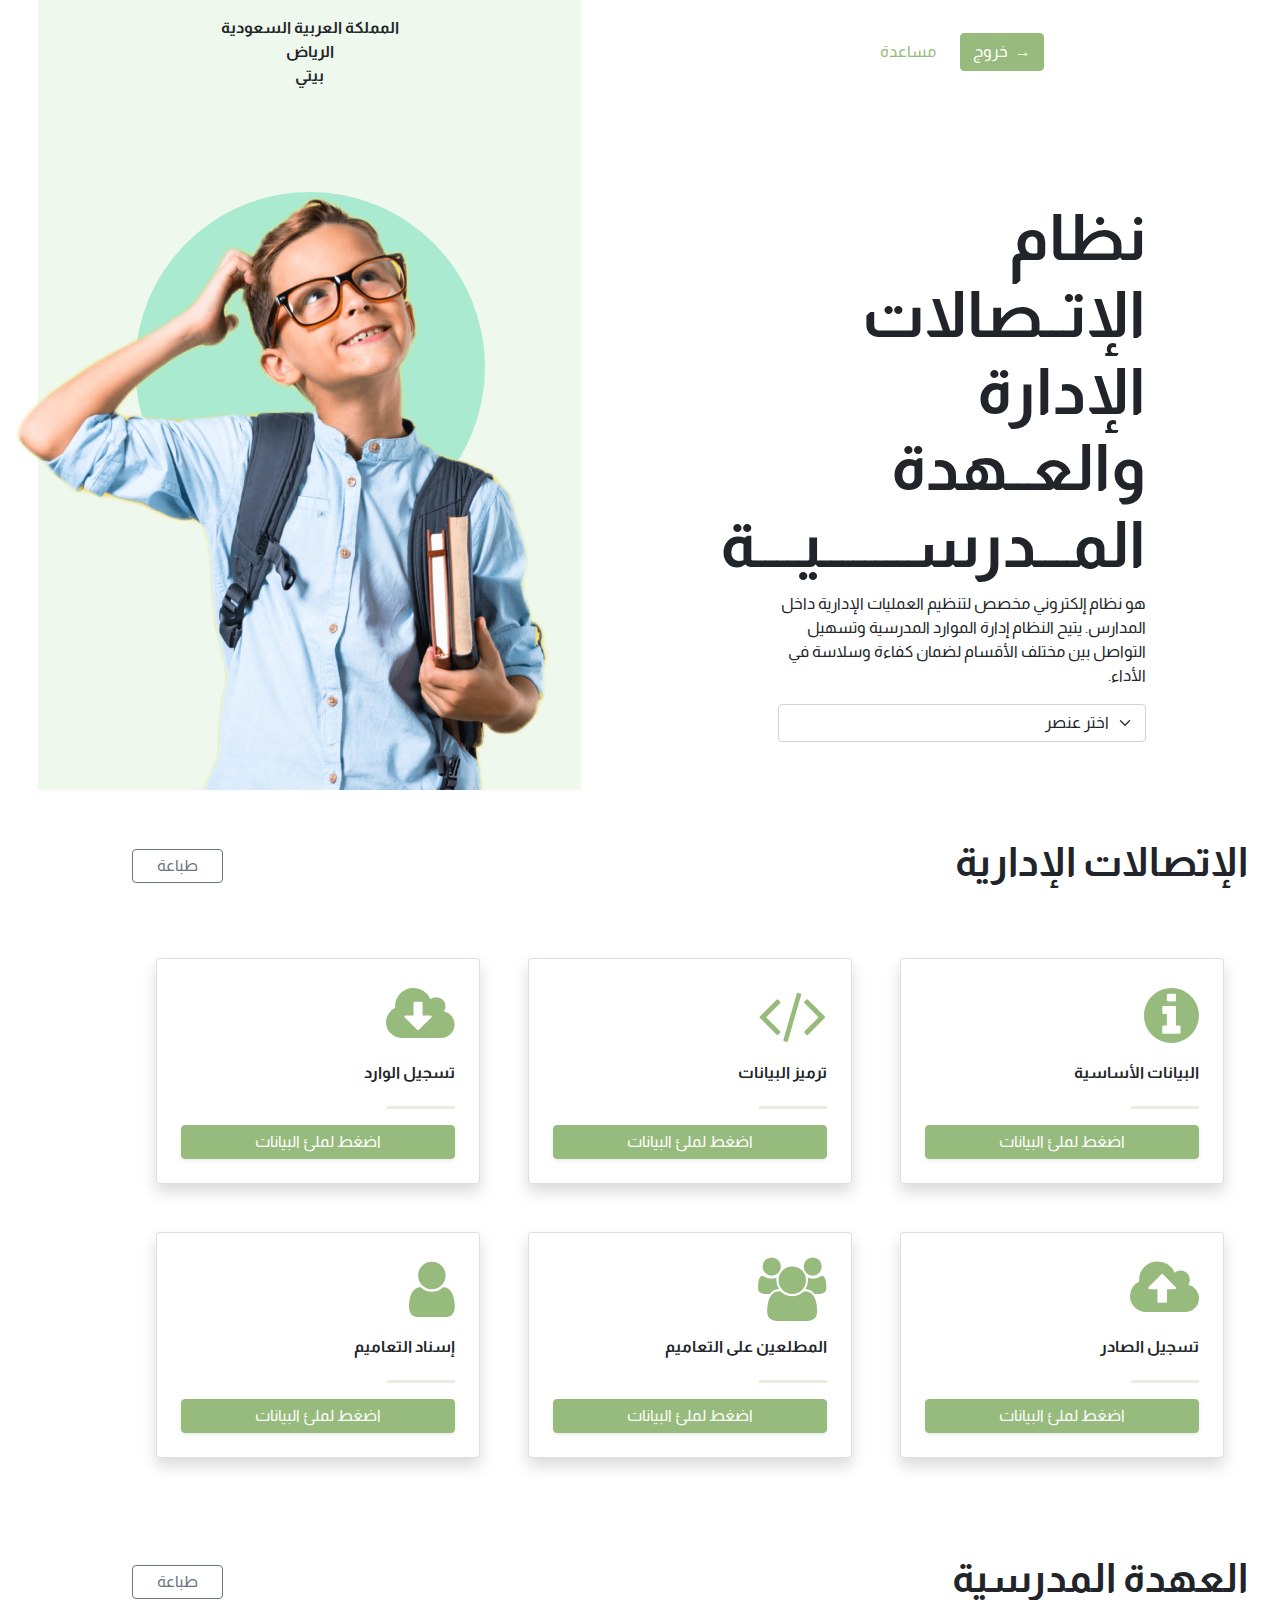
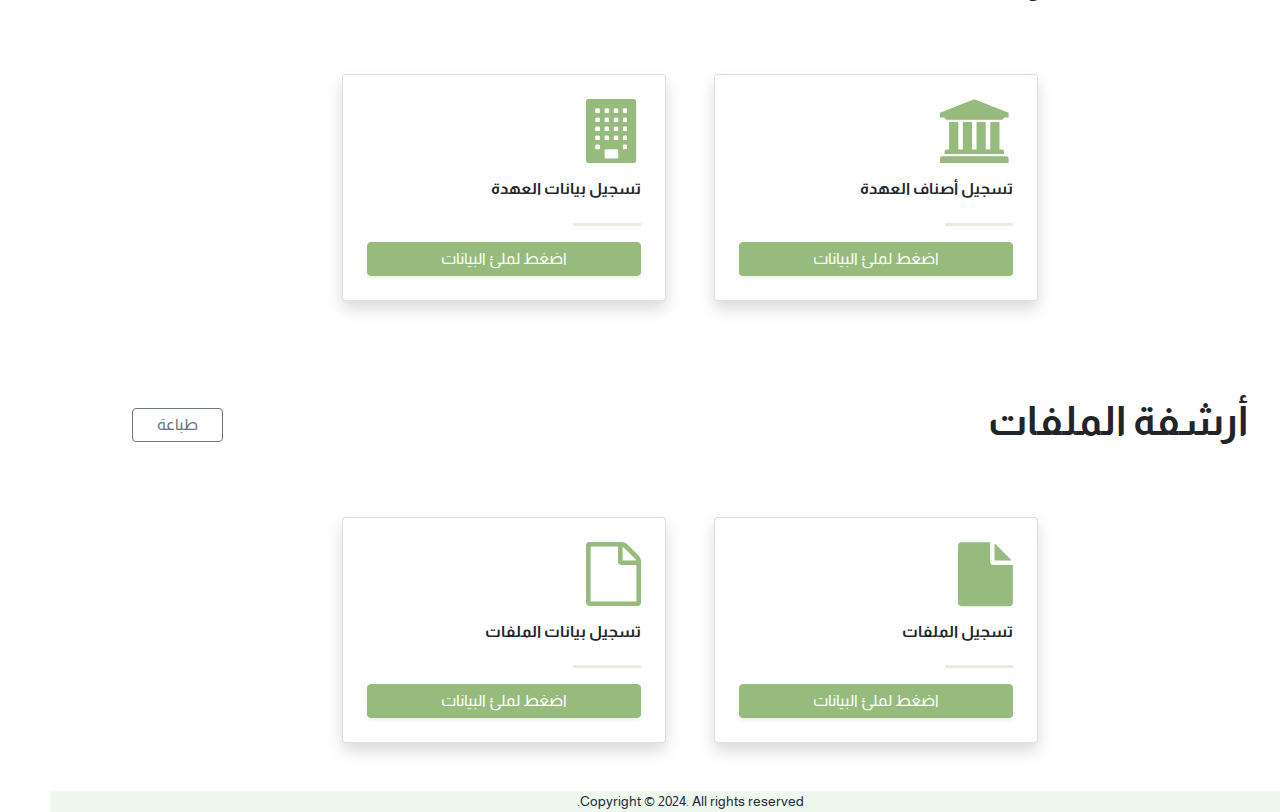
==== index.html @ 007d0a4d "main page" ====
<!DOCTYPE html>
<html lang="ar" dir="rtl">
  <head>
    <meta charset="UTF-8" />
    <meta name="viewport" content="width=device-width, initial-scale=1.0" />
    <link rel="preconnect" href="https://fonts.googleapis.com" />
    <link rel="preconnect" href="https://fonts.gstatic.com" crossorigin />
    <link
      href="https://fonts.googleapis.com/css2?family=Almarai:wght@300;400;700;800&display=swap"
      rel="stylesheet"
    />
    <link
      rel="stylesheet"
      href="https://cdnjs.cloudflare.com/ajax/libs/font-awesome/4.7.0/css/font-awesome.min.css"
    />

    <!-- <link rel="stylesheet" href="./css/normalize.css" /> -->
    <link rel="stylesheet" href="./css/bootstrap.min.css" />
    <link rel="stylesheet" href="./css/index.css" />

    <title>الصفحة الرئيسية</title>
  </head>
  <body>
    <!-- header section -->
    <section class="text-center">
      <div class="row">
        <div
          class="col-7 d-flex align-items-center justify-content-center gap-4 py-3"
        >
          <button class="btn btn-success">
            <span class="ms-1">&rarr;</span> خروج
          </button>
          <a href="" class="text-decoration-none text-success">مساعدة</a>
        </div>
        <div class="col-5 fw-bold section-background-color py-3 fs-6">
          المملكة العربية السعودية <br />
          الرياض <br />
          بيتي <br />
        </div>
      </div>
    </section>

    <!-- hero section -->
    <section class="">
      <div class="row">
        <div class="col-7 d-flex justify-content-center py-5">
          <div class="w-50 mt-5">
            <h2 class="display-3 fw-bold">
              نظام الإتــصالات <br />
              الإدارة والعــهدة <br />
              المـــدرســــــــيــــة <br />
            </h2>
            <p>
              هو نظام إلكتروني مخصص لتنظيم العمليات الإدارية داخل المدارس. يتيح
              النظام إدارة الموارد المدرسية وتسهيل التواصل بين مختلف الأقسام
              لضمان كفاءة وسلاسة في الأداء.
            </p>
            <select class="form-select" aria-label="Default select example">
              <option selected disabled>اختر عنصر</option>
              <option value="1">One</option>
              <option value="2">Two</option>
              <option value="3">Three</option>
            </select>
          </div>
        </div>

        <div
          class="col-5 py-5 section-background-color position-relative hero-image-container"
        >
          <div class="mx-auto circle-div-placeholder"></div>
          <img src="./img/child.png" class="position-absolute" alt="" />
        </div>
      </div>
    </section>

    <!-- الاتصالات الادارية -->
    <section class="container py-5">
      <div class="d-flex justify-content-between align-items-center">
        <h4 class="display-6 fw-bold">الإتصالات الإدارية</h4>
        <button class="btn btn-outline-secondary rounded py-1 px-4">
          طباعة
        </button>
      </div>

      <div class="row g-5 mt-3 mx-auto justify-content-center">
        <div class="col-4">
          <div class="card shadow p-4 card-button">
            <i
              class="fa fa-info-circle fa-4x text-success mb-2"
              aria-hidden="true"
            ></i>
            <h6 class="fs-6 m-2 mx-0 fs-5 fw-bold">البيانات الأساسية</h6>
            <hr class="w-25 text-success" style="height: 3px;" />
            <button class="btn btn-success rounded py-1 px-2 shadow-sm">
              اضغط لملئ البيانات
            </button>
          </div>
        </div>

        <div class="col-4">
          <div class="card shadow p-4 card-button">
            <i
              class="fa fa-code fa-4x text-success mb-2"
              aria-hidden="true"
            ></i>
            <h6 class="fs-6 m-2 mx-0 fs-5 fw-bold">ترميز البيانات</h6>
            <hr class="w-25 text-success" style="height: 3px;" />
            <button class="btn btn-success rounded py-1 px-2 shadow-sm">
              اضغط لملئ البيانات
            </button>
          </div>
        </div>

        <div class="col-4">
          <div class="card shadow p-4 card-button">
            <i
              class="fa fa-cloud-download fa-4x text-success mb-2"
              aria-hidden="true"
            ></i>
            <h6 class="fs-6 m-2 mx-0 fs-5 fw-bold">تسجيل الوارد</h6>
            <hr class="w-25 text-success" style="height: 3px;" />
            <button class="btn btn-success rounded py-1 px-2 shadow-sm">
              اضغط لملئ البيانات
            </button>
          </div>
        </div>

        <div class="col-4">
          <div class="card shadow p-4 card-button">
            <i
              class="fa fa-cloud-upload fa-4x text-success mb-2"
              aria-hidden="true"
            ></i>
            <h6 class="fs-6 m-2 mx-0 fs-5 fw-bold">تسجيل الصادر</h6>
            <hr class="w-25 text-success" style="height: 3px;" />
            <button class="btn btn-success rounded py-1 px-2 shadow-sm">
              اضغط لملئ البيانات
            </button>
          </div>
        </div>

        <div class="col-4">
          <div class="card shadow p-4 card-button">
            <i
              class="fa fa-users fa-4x text-success mb-2"
              aria-hidden="true"
            ></i>
            <h6 class="fs-6 m-2 mx-0 fs-5 fw-bold">المطلعين على التعاميم</h6>
            <hr class="w-25 text-success" style="height: 3px;" />
            <button class="btn btn-success rounded py-1 px-2 shadow-sm">
              اضغط لملئ البيانات
            </button>
          </div>
        </div>

        <div class="col-4">
          <div class="card shadow p-4 card-button">
            <i
              class="fa fa-user fa-4x text-success mb-2"
              aria-hidden="true"
            ></i>
            <h6 class="fs-6 m-2 mx-0 fs-5 fw-bold">إسناد التعاميم</h6>
            <hr class="w-25 text-success" style="height: 3px;" />
            <button class="btn btn-success rounded py-1 px-2 shadow-sm">
              اضغط لملئ البيانات
            </button>
          </div>
        </div>
      </div>
    </section>

    <!-- العهدة المدرسية -->
    <section class="container py-5">
      <div class="d-flex justify-content-between align-items-center">
        <h4 class="display-6 fw-bold">العهدة المدرسية</h4>
        <button class="btn btn-outline-secondary rounded py-1 px-4">
          طباعة
        </button>
      </div>

      <div class="row g-5 mt-3 mx-auto justify-content-center">
        <div class="col-4">
          <div class="card shadow p-4 card-button">
            <i
              class="fa fa-university fa-4x text-success mb-2"
              aria-hidden="true"
            ></i>
            <h6 class="fs-6 m-2 mx-0 fs-5 fw-bold">تسجيل أصناف العهدة</h6>
            <hr class="w-25 text-success" style="height: 3px;" />
            <button class="btn btn-success rounded py-1 px-2 shadow-sm">
              اضغط لملئ البيانات
            </button>
          </div>
        </div>

        <div class="col-4">
          <div class="card shadow p-4 card-button">
            <i
              class="fa fa-building fa-4x text-success mb-2"
              aria-hidden="true"
            ></i>
            <h6 class="fs-6 m-2 mx-0 fs-5 fw-bold">تسجيل بيانات العهدة</h6>
            <hr class="w-25 text-success" style="height: 3px;" />
            <button class="btn btn-success rounded py-1 px-2 shadow-sm">
              اضغط لملئ البيانات
            </button>
          </div>
        </div>
      </div>
    </section>

    <!-- أرشفة الملفات -->
    <section class="container py-5">
      <div class="d-flex justify-content-between align-items-center">
        <h4 class="display-6 fw-bold">أرشفة الملفات</h4>
        <button class="btn btn-outline-secondary rounded py-1 px-4">
          طباعة
        </button>
      </div>

      <div class="row g-5 mt-3 mx-auto justify-content-center">
        <div class="col-4">
          <div class="card shadow p-4 card-button">
            <i
              class="fa fa-file fa-4x text-success mb-2"
              aria-hidden="true"
            ></i>
            <h6 class="fs-6 m-2 mx-0 fs-5 fw-bold">تسجيل الملفات</h6>
            <hr class="w-25 text-success" style="height: 3px;" />
            <button class="btn btn-success rounded py-1 px-2 shadow-sm">
              اضغط لملئ البيانات
            </button>
          </div>
        </div>

        <div class="col-4">
          <div class="card shadow p-4 card-button">
            <i
              class="fa fa-file-o fa-4x text-success mb-2"
              aria-hidden="true"
            ></i>
            <h6 class="fs-6 m-2 mx-0 fs-5 fw-bold">تسجيل بيانات الملفات</h6>
            <hr class="w-25 text-success" style="height: 3px;" />
            <button class="btn btn-success rounded py-1 px-2 shadow-sm">
              اضغط لملئ البيانات
            </button>
          </div>
        </div>
      </div>
    </section>

    <footer
      class="text-center"
      style="background-color: #EFF8ED; color: #252B42; font-size: 14px;"
    >
      Copyright © 2024. All rights reserved.
    </footer>
  </body>
</html>
---- css/index.css ----
* {
  font-family: "Almarai", sans-serif;
}

.section-background-color {
  background-color: #eff8ed;
}

/* hero section  */
.circle-div-placeholder {
  background: #aaead0;
  height: 21.875rem;
  width: 21.875rem;
  border-radius: 50%;
  margin-top: 2.5rem;
}

.hero-image-container {
  min-height: 37.5rem;
}

.hero-image-container img {
  bottom: 0;
}

/* الاتصالات الادارية */
.card-button {
  transition: all 0.3s;
}

.card-button:hover {
  background-color: #96bb7c;
  color: #fff;
}

.card-button:hover button {
  background-color: #fff;
  color: #96bb7c;
}

.card-button:hover i {
  color: #fff !important;
}
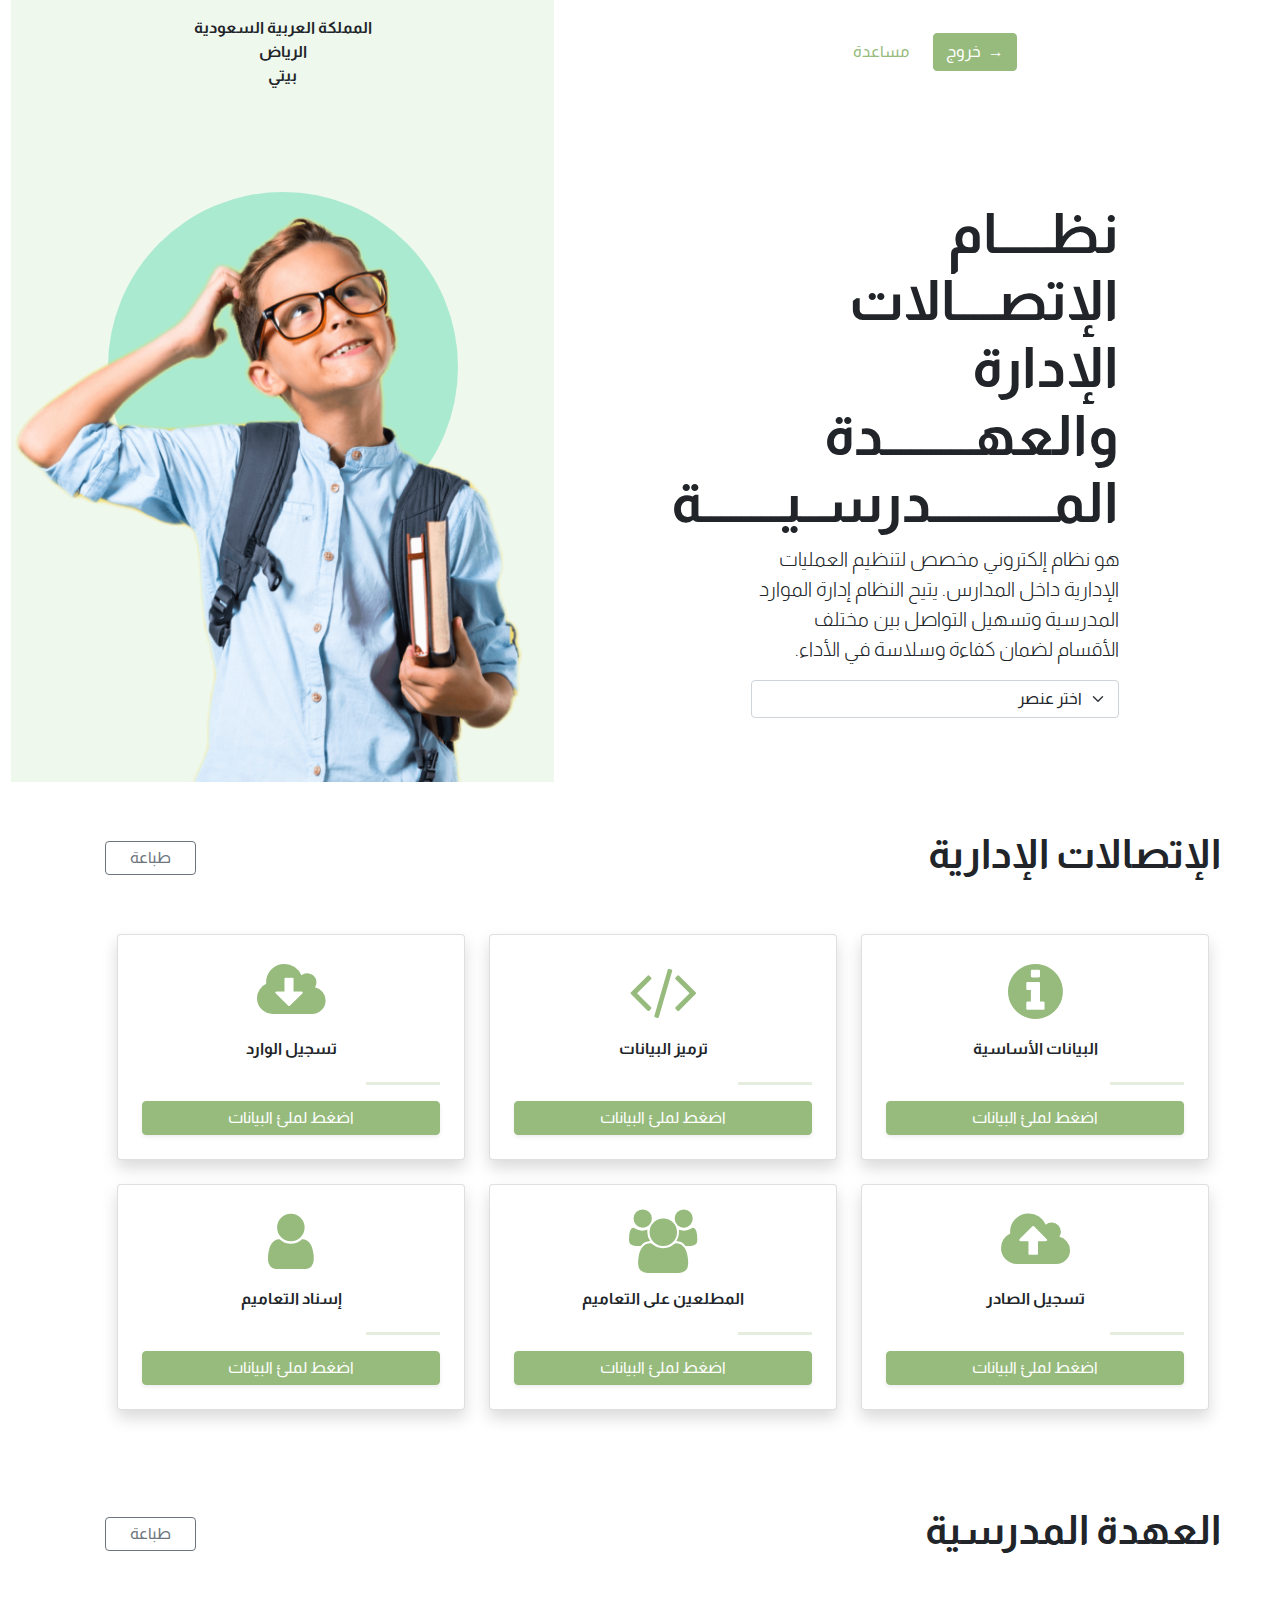
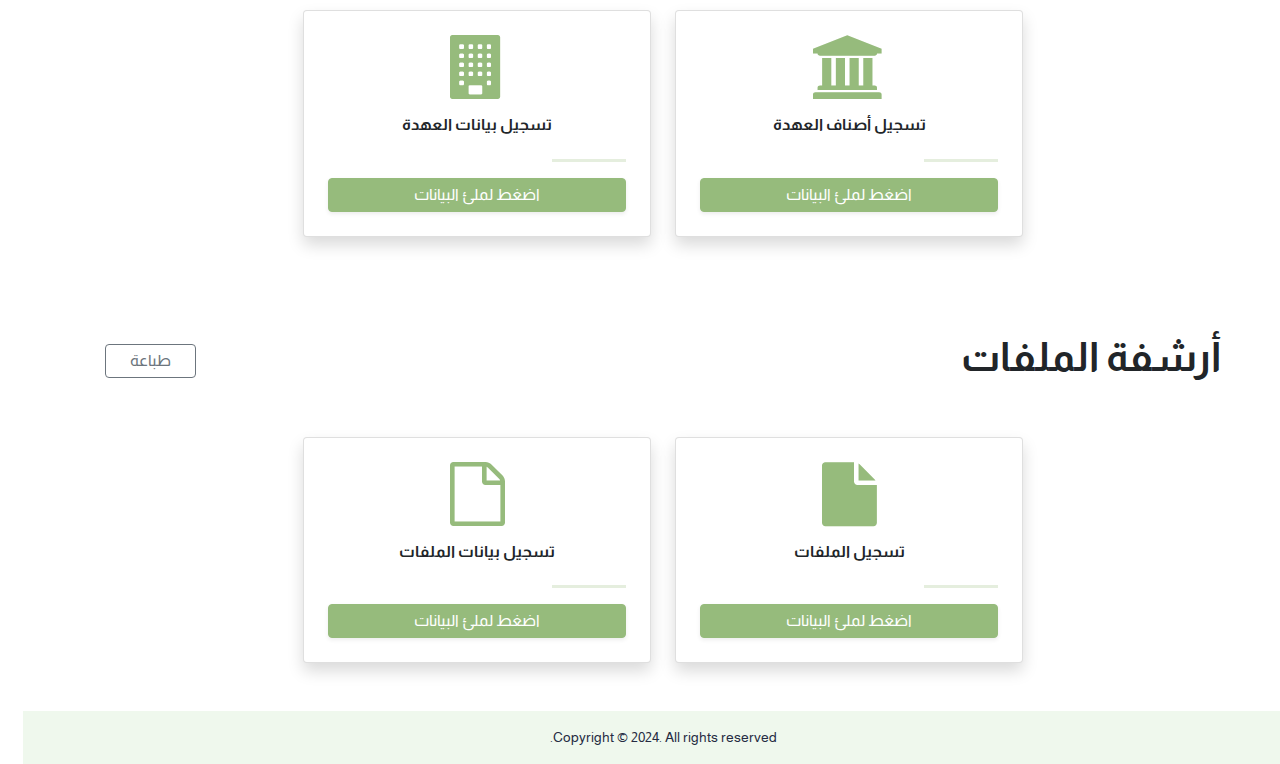
==== commit be6cda18: "main page responsive" ====
--- a/index.html
+++ b/index.html
@@ -13,8 +13,6 @@
       rel="stylesheet"
       href="https://cdnjs.cloudflare.com/ajax/libs/font-awesome/4.7.0/css/font-awesome.min.css"
     />
-
-    <!-- <link rel="stylesheet" href="./css/normalize.css" /> -->
     <link rel="stylesheet" href="./css/bootstrap.min.css" />
     <link rel="stylesheet" href="./css/index.css" />
 
@@ -25,14 +23,16 @@
     <section class="text-center">
       <div class="row">
         <div
-          class="col-7 d-flex align-items-center justify-content-center gap-4 py-3"
+          class="col-lg-7 col-md-6 col-12 d-flex align-items-center justify-content-center gap-4 py-3"
         >
           <button class="btn btn-success">
             <span class="ms-1">&rarr;</span> خروج
           </button>
           <a href="" class="text-decoration-none text-success">مساعدة</a>
         </div>
-        <div class="col-5 fw-bold section-background-color py-3 fs-6">
+        <div
+          class="col-lg-5 col-md-6 col-12 fw-bold section-background-color py-3 fs-6 text-center"
+        >
           المملكة العربية السعودية <br />
           الرياض <br />
           بيتي <br />
@@ -41,21 +41,31 @@
     </section>
 
     <!-- hero section -->
-    <section class="">
+    <section>
       <div class="row">
-        <div class="col-7 d-flex justify-content-center py-5">
-          <div class="w-50 mt-5">
-            <h2 class="display-3 fw-bold">
-              نظام الإتــصالات <br />
-              الإدارة والعــهدة <br />
-              المـــدرســــــــيــــة <br />
+        <div
+          class="col-lg-7 col-md-6 col-12 d-flex justify-content-center py-5"
+        >
+          <div class="w-75 w-lg-50 mt-5">
+            <h2 class="display-4 d-none d-lg-block fw-bold justify-text">
+              نظـــــام الإتصــــالات <br />
+              الإدارة والعهـــــــــدة <br />
+              المــــــــــــدرســيــــــــة <br />
             </h2>
-            <p>
+            <h2 class="display-6 d-lg-none fw-bold justify-text">
+              نظام الإتصالات <br />
+              الإدارة والعهدة <br />
+              المـــدرســيــــة <br />
+            </h2>
+            <p class="lead">
               هو نظام إلكتروني مخصص لتنظيم العمليات الإدارية داخل المدارس. يتيح
               النظام إدارة الموارد المدرسية وتسهيل التواصل بين مختلف الأقسام
               لضمان كفاءة وسلاسة في الأداء.
             </p>
-            <select class="form-select" aria-label="Default select example">
+            <select
+              class="form-select my-3"
+              aria-label="Default select example"
+            >
               <option selected disabled>اختر عنصر</option>
               <option value="1">One</option>
               <option value="2">Two</option>
@@ -65,26 +75,30 @@
         </div>
 
         <div
-          class="col-5 py-5 section-background-color position-relative hero-image-container"
+          class="col-lg-5 col-md-6 col-12 py-5 section-background-color position-relative hero-image-container"
         >
           <div class="mx-auto circle-div-placeholder"></div>
-          <img src="./img/child.png" class="position-absolute" alt="" />
+          <img
+            src="./img/child.png"
+            class="position-absolute img-fluid"
+            alt=""
+          />
         </div>
       </div>
     </section>
 
     <!-- الاتصالات الادارية -->
     <section class="container py-5">
-      <div class="d-flex justify-content-between align-items-center">
+      <div class="d-flex justify-content-between align-items-center mb-4">
         <h4 class="display-6 fw-bold">الإتصالات الإدارية</h4>
         <button class="btn btn-outline-secondary rounded py-1 px-4">
           طباعة
         </button>
       </div>
 
-      <div class="row g-5 mt-3 mx-auto justify-content-center">
-        <div class="col-4">
-          <div class="card shadow p-4 card-button">
+      <div class="row g-4 mt-3 mx-auto justify-content-center">
+        <div class="col-lg-4 col-md-6 col-12">
+          <div class="card shadow p-4 card-button text-center">
             <i
               class="fa fa-info-circle fa-4x text-success mb-2"
               aria-hidden="true"
@@ -97,8 +111,8 @@
           </div>
         </div>
 
-        <div class="col-4">
-          <div class="card shadow p-4 card-button">
+        <div class="col-lg-4 col-md-6 col-12">
+          <div class="card shadow p-4 card-button text-center">
             <i
               class="fa fa-code fa-4x text-success mb-2"
               aria-hidden="true"
@@ -111,8 +125,8 @@
           </div>
         </div>
 
-        <div class="col-4">
-          <div class="card shadow p-4 card-button">
+        <div class="col-lg-4 col-md-6 col-12">
+          <div class="card shadow p-4 card-button text-center">
             <i
               class="fa fa-cloud-download fa-4x text-success mb-2"
               aria-hidden="true"
@@ -125,8 +139,8 @@
           </div>
         </div>
 
-        <div class="col-4">
-          <div class="card shadow p-4 card-button">
+        <div class="col-lg-4 col-md-6 col-12">
+          <div class="card shadow p-4 card-button text-center">
             <i
               class="fa fa-cloud-upload fa-4x text-success mb-2"
               aria-hidden="true"
@@ -139,8 +153,8 @@
           </div>
         </div>
 
-        <div class="col-4">
-          <div class="card shadow p-4 card-button">
+        <div class="col-lg-4 col-md-6 col-12">
+          <div class="card shadow p-4 card-button text-center">
             <i
               class="fa fa-users fa-4x text-success mb-2"
               aria-hidden="true"
@@ -153,8 +167,8 @@
           </div>
         </div>
 
-        <div class="col-4">
-          <div class="card shadow p-4 card-button">
+        <div class="col-lg-4 col-md-6 col-12">
+          <div class="card shadow p-4 card-button text-center">
             <i
               class="fa fa-user fa-4x text-success mb-2"
               aria-hidden="true"
@@ -171,16 +185,16 @@
 
     <!-- العهدة المدرسية -->
     <section class="container py-5">
-      <div class="d-flex justify-content-between align-items-center">
+      <div class="d-flex justify-content-between align-items-center mb-4">
         <h4 class="display-6 fw-bold">العهدة المدرسية</h4>
         <button class="btn btn-outline-secondary rounded py-1 px-4">
           طباعة
         </button>
       </div>
 
-      <div class="row g-5 mt-3 mx-auto justify-content-center">
-        <div class="col-4">
-          <div class="card shadow p-4 card-button">
+      <div class="row g-4 mt-3 mx-auto justify-content-center">
+        <div class="col-lg-4 col-md-6 col-12">
+          <div class="card shadow p-4 card-button text-center">
             <i
               class="fa fa-university fa-4x text-success mb-2"
               aria-hidden="true"
@@ -193,8 +207,8 @@
           </div>
         </div>
 
-        <div class="col-4">
-          <div class="card shadow p-4 card-button">
+        <div class="col-lg-4 col-md-6 col-12">
+          <div class="card shadow p-4 card-button text-center">
             <i
               class="fa fa-building fa-4x text-success mb-2"
               aria-hidden="true"
@@ -211,16 +225,16 @@
 
     <!-- أرشفة الملفات -->
     <section class="container py-5">
-      <div class="d-flex justify-content-between align-items-center">
+      <div class="d-flex justify-content-between align-items-center mb-4">
         <h4 class="display-6 fw-bold">أرشفة الملفات</h4>
         <button class="btn btn-outline-secondary rounded py-1 px-4">
           طباعة
         </button>
       </div>
 
-      <div class="row g-5 mt-3 mx-auto justify-content-center">
-        <div class="col-4">
-          <div class="card shadow p-4 card-button">
+      <div class="row g-4 mt-3 mx-auto justify-content-center">
+        <div class="col-lg-4 col-md-6 col-12">
+          <div class="card shadow p-4 card-button text-center">
             <i
               class="fa fa-file fa-4x text-success mb-2"
               aria-hidden="true"
@@ -233,8 +247,8 @@
           </div>
         </div>
 
-        <div class="col-4">
-          <div class="card shadow p-4 card-button">
+        <div class="col-lg-4 col-md-6 col-12">
+          <div class="card shadow p-4 card-button text-center">
             <i
               class="fa fa-file-o fa-4x text-success mb-2"
               aria-hidden="true"
@@ -250,7 +264,7 @@
     </section>
 
     <footer
-      class="text-center"
+      class="text-center py-3"
       style="background-color: #EFF8ED; color: #252B42; font-size: 14px;"
     >
       Copyright © 2024. All rights reserved.
--- a/css/index.css
+++ b/css/index.css
@@ -23,6 +23,17 @@
   bottom: 0;
 }
 
+.responsive-display {
+  font-size: 1.25rem; /* Bootstrap equivalent of display-6 */
+}
+
+@media (min-width: 992px) {
+  /* Large screens (lg and above) */
+  .responsive-display {
+    font-size: 2.5rem; /* Bootstrap equivalent of display-4 */
+  }
+}
+
 /* الاتصالات الادارية */
 .card-button {
   transition: all 0.3s;
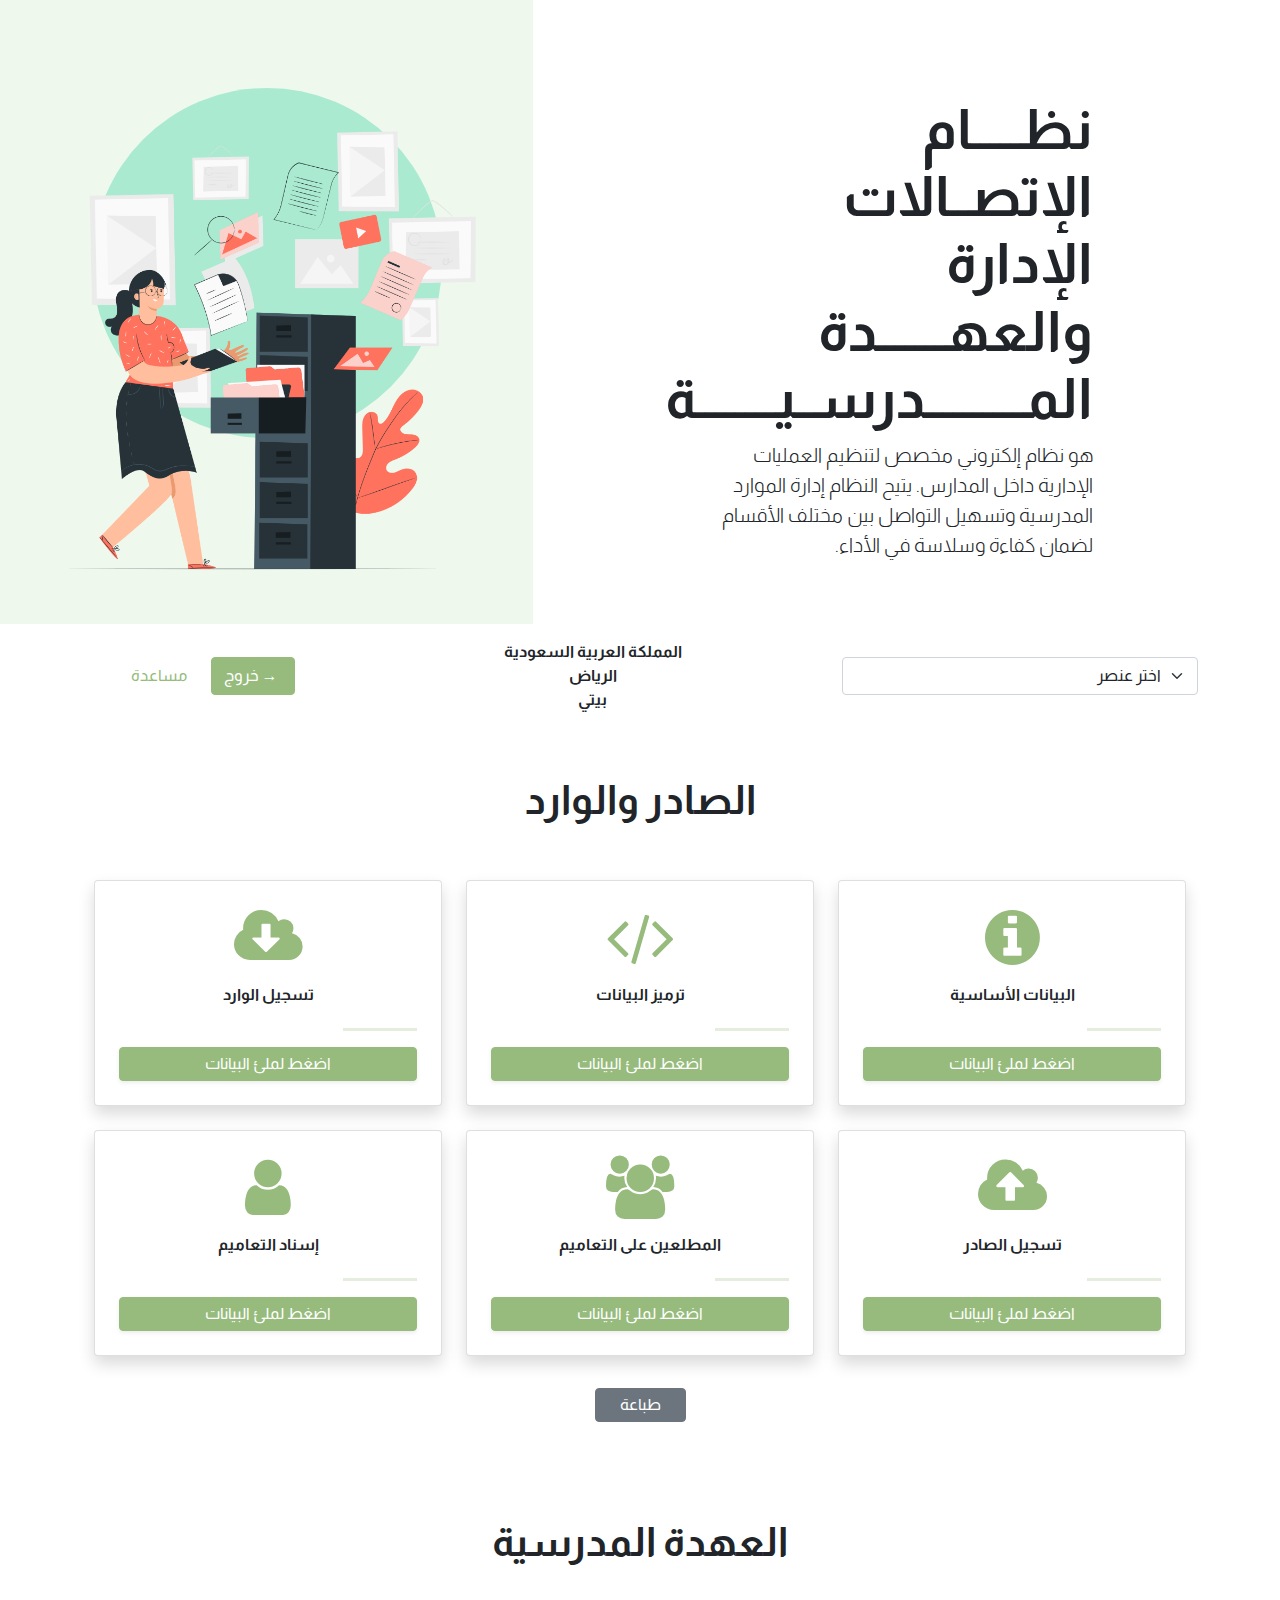
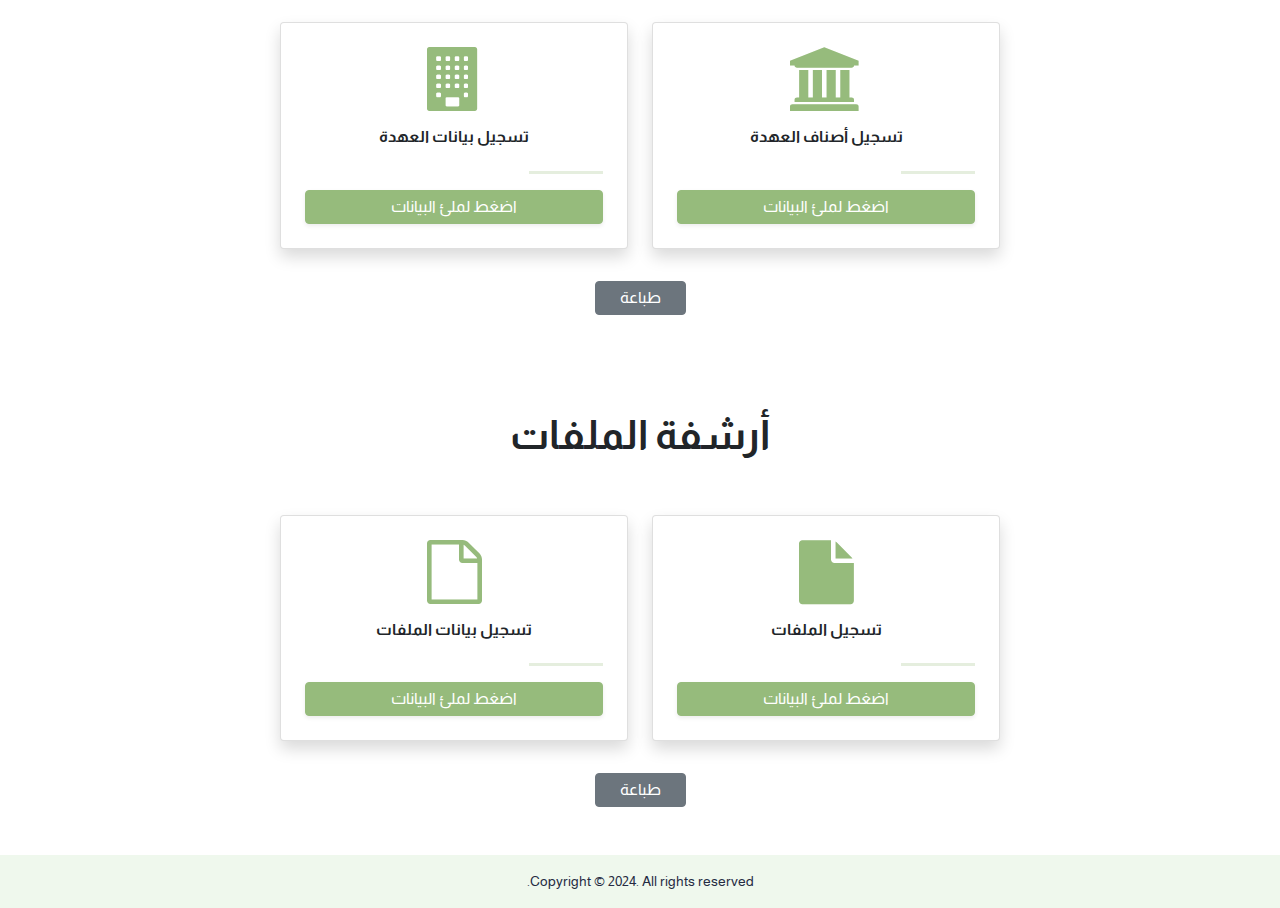
==== commit 83c95bd8: "main page: edits" ====
--- a/index.html
+++ b/index.html
@@ -19,84 +19,76 @@
     <title>الصفحة الرئيسية</title>
   </head>
   <body>
+    <!-- hero section -->
+    <section class="row mx-0">
+      <div
+        class="col-lg-7 col-md-6 col-12 d-flex justify-content-center py-5 mx-0 px-0"
+      >
+        <div class="w-75 w-lg-50 mt-5">
+          <h2 class="display-4 d-none d-lg-block fw-bold justify-text">
+            نظـــــام الإتصــالات <br />
+            الإدارة والعهـــــــدة <br />
+            المــــــــــدرســيــــــــة <br />
+          </h2>
+          <h2 class="display-6 d-lg-none fw-bold justify-text">
+            نظام الإتصالات <br />
+            الإدارة والعهدة <br />
+            المـــدرســيــــة <br />
+          </h2>
+          <p class="lead">
+            هو نظام إلكتروني مخصص لتنظيم العمليات الإدارية داخل المدارس. يتيح
+            النظام إدارة الموارد المدرسية وتسهيل التواصل بين مختلف الأقسام لضمان
+            كفاءة وسلاسة في الأداء.
+          </p>
+        </div>
+      </div>
+
+      <div
+        class="col-lg-5 col-md-6 col-12 py-5 section-background-color position-relative hero-image-container mx-0 px-0"
+      >
+        <div class="mx-auto circle-div-placeholder"></div>
+        <img src="./img/child.png" class="position-absolute img-fluid" alt="" />
+      </div>
+    </section>
+
     <!-- header section -->
-    <section class="text-center">
-      <div class="row">
+    <section class="text-center container">
+      <div class="row align-items-center">
         <div
-          class="col-lg-7 col-md-6 col-12 d-flex align-items-center justify-content-center gap-4 py-3"
+          class="col-lg-4 col-md-4 col-12 d-flex align-items-center justify-content-center gap-4 py-3"
         >
-          <button class="btn btn-success">
-            <span class="ms-1">&rarr;</span> خروج
-          </button>
-          <a href="" class="text-decoration-none text-success">مساعدة</a>
-        </div>
-        <div
-          class="col-lg-5 col-md-6 col-12 fw-bold section-background-color py-3 fs-6 text-center"
-        >
+          <select class="form-select my-3" aria-label="Default select example">
+            <option selected disabled>اختر عنصر</option>
+            <option value="1">One</option>
+            <option value="2">Two</option>
+            <option value="3">Three</option>
+          </select>
+        </div>
+
+        <div class="col-lg-5 col-md-5 col-12 fw-bold py-3 fs-6 text-center">
           المملكة العربية السعودية <br />
           الرياض <br />
           بيتي <br />
         </div>
-      </div>
-    </section>
-
-    <!-- hero section -->
-    <section>
-      <div class="row">
+
         <div
-          class="col-lg-7 col-md-6 col-12 d-flex justify-content-center py-5"
+          class="col-lg-3 col-md-3 col-12 d-flex align-items-center justify-content-center gap-4 py-3"
         >
-          <div class="w-75 w-lg-50 mt-5">
-            <h2 class="display-4 d-none d-lg-block fw-bold justify-text">
-              نظـــــام الإتصــــالات <br />
-              الإدارة والعهـــــــــدة <br />
-              المــــــــــــدرســيــــــــة <br />
-            </h2>
-            <h2 class="display-6 d-lg-none fw-bold justify-text">
-              نظام الإتصالات <br />
-              الإدارة والعهدة <br />
-              المـــدرســيــــة <br />
-            </h2>
-            <p class="lead">
-              هو نظام إلكتروني مخصص لتنظيم العمليات الإدارية داخل المدارس. يتيح
-              النظام إدارة الموارد المدرسية وتسهيل التواصل بين مختلف الأقسام
-              لضمان كفاءة وسلاسة في الأداء.
-            </p>
-            <select
-              class="form-select my-3"
-              aria-label="Default select example"
-            >
-              <option selected disabled>اختر عنصر</option>
-              <option value="1">One</option>
-              <option value="2">Two</option>
-              <option value="3">Three</option>
-            </select>
-          </div>
-        </div>
-
-        <div
-          class="col-lg-5 col-md-6 col-12 py-5 section-background-color position-relative hero-image-container"
-        >
-          <div class="mx-auto circle-div-placeholder"></div>
-          <img
-            src="./img/child.png"
-            class="position-absolute img-fluid"
-            alt=""
-          />
+          <button class="btn btn-success">
+            <span class="me-1">&rarr;</span> خروج
+          </button>
+          <a href="" class="text-decoration-none text-success">مساعدة</a>
         </div>
       </div>
     </section>
 
     <!-- الاتصالات الادارية -->
     <section class="container py-5">
-      <div class="d-flex justify-content-between align-items-center mb-4">
-        <h4 class="display-6 fw-bold">الإتصالات الإدارية</h4>
-        <button class="btn btn-outline-secondary rounded py-1 px-4">
-          طباعة
-        </button>
-      </div>
-
-      <div class="row g-4 mt-3 mx-auto justify-content-center">
+      <div class="d-flex justify-content-center align-items-center mb-4">
+        <h4 class="display-6 fw-bold">الصادر والوارد</h4>
+      </div>
+
+      <div class="row g-4 my-3 mx-auto justify-content-center">
         <div class="col-lg-4 col-md-6 col-12">
           <div class="card shadow p-4 card-button text-center">
             <i
@@ -180,19 +172,20 @@
             </button>
           </div>
         </div>
+      </div>
+
+      <div class="text-center">
+        <button class="btn btn-secondary rounded py-1 px-4 mt-3">طباعة</button>
       </div>
     </section>
 
     <!-- العهدة المدرسية -->
     <section class="container py-5">
-      <div class="d-flex justify-content-between align-items-center mb-4">
+      <div class="d-flex justify-content-center align-items-center mb-4">
         <h4 class="display-6 fw-bold">العهدة المدرسية</h4>
-        <button class="btn btn-outline-secondary rounded py-1 px-4">
-          طباعة
-        </button>
-      </div>
-
-      <div class="row g-4 mt-3 mx-auto justify-content-center">
+      </div>
+
+      <div class="row g-4 my-3 mx-auto justify-content-center">
         <div class="col-lg-4 col-md-6 col-12">
           <div class="card shadow p-4 card-button text-center">
             <i
@@ -220,19 +213,20 @@
             </button>
           </div>
         </div>
+      </div>
+
+      <div class="text-center">
+        <button class="btn btn-secondary rounded py-1 px-4 mt-3">طباعة</button>
       </div>
     </section>
 
     <!-- أرشفة الملفات -->
     <section class="container py-5">
-      <div class="d-flex justify-content-between align-items-center mb-4">
+      <div class="d-flex justify-content-center align-items-center mb-4">
         <h4 class="display-6 fw-bold">أرشفة الملفات</h4>
-        <button class="btn btn-outline-secondary rounded py-1 px-4">
-          طباعة
-        </button>
-      </div>
-
-      <div class="row g-4 mt-3 mx-auto justify-content-center">
+      </div>
+
+      <div class="row g-4 my-3 mx-auto justify-content-center">
         <div class="col-lg-4 col-md-6 col-12">
           <div class="card shadow p-4 card-button text-center">
             <i
@@ -260,6 +254,10 @@
             </button>
           </div>
         </div>
+      </div>
+
+      <div class="text-center">
+        <button class="btn btn-secondary rounded py-1 px-4 mt-3">طباعة</button>
       </div>
     </section>
 
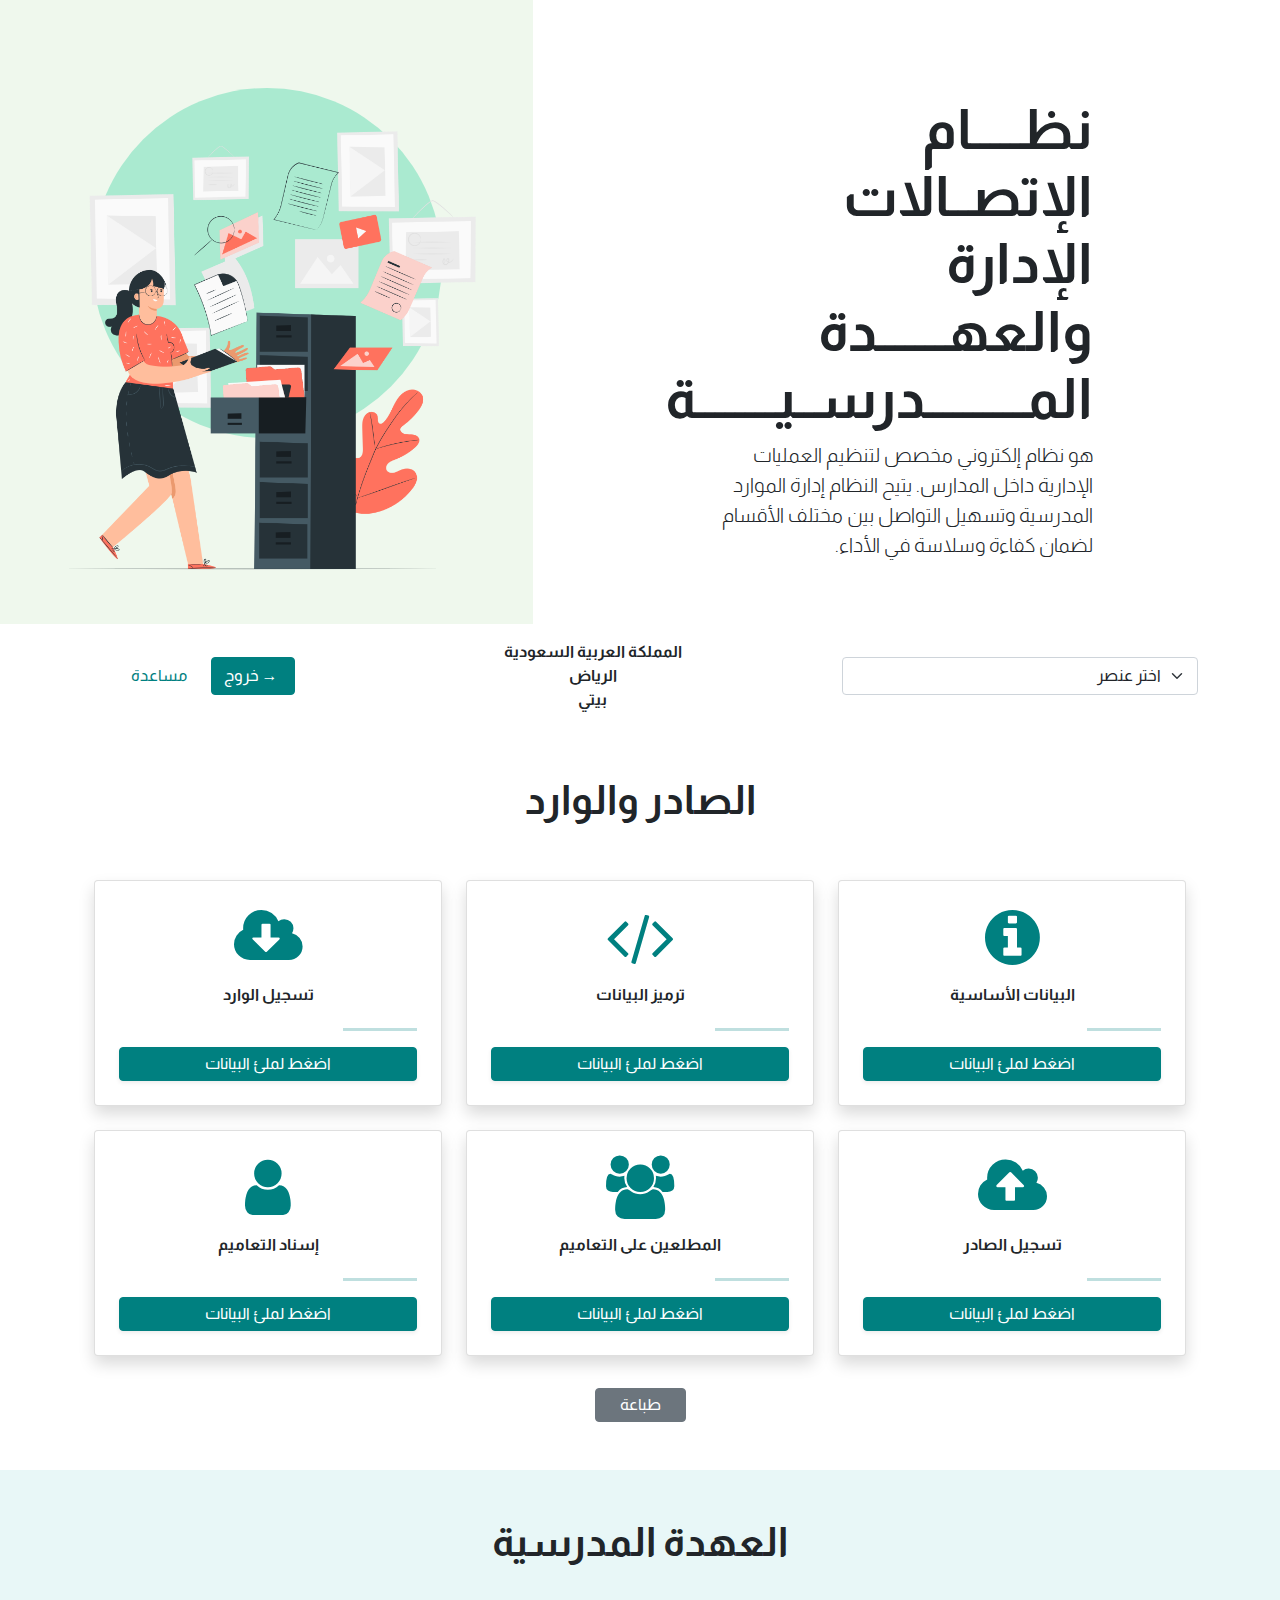
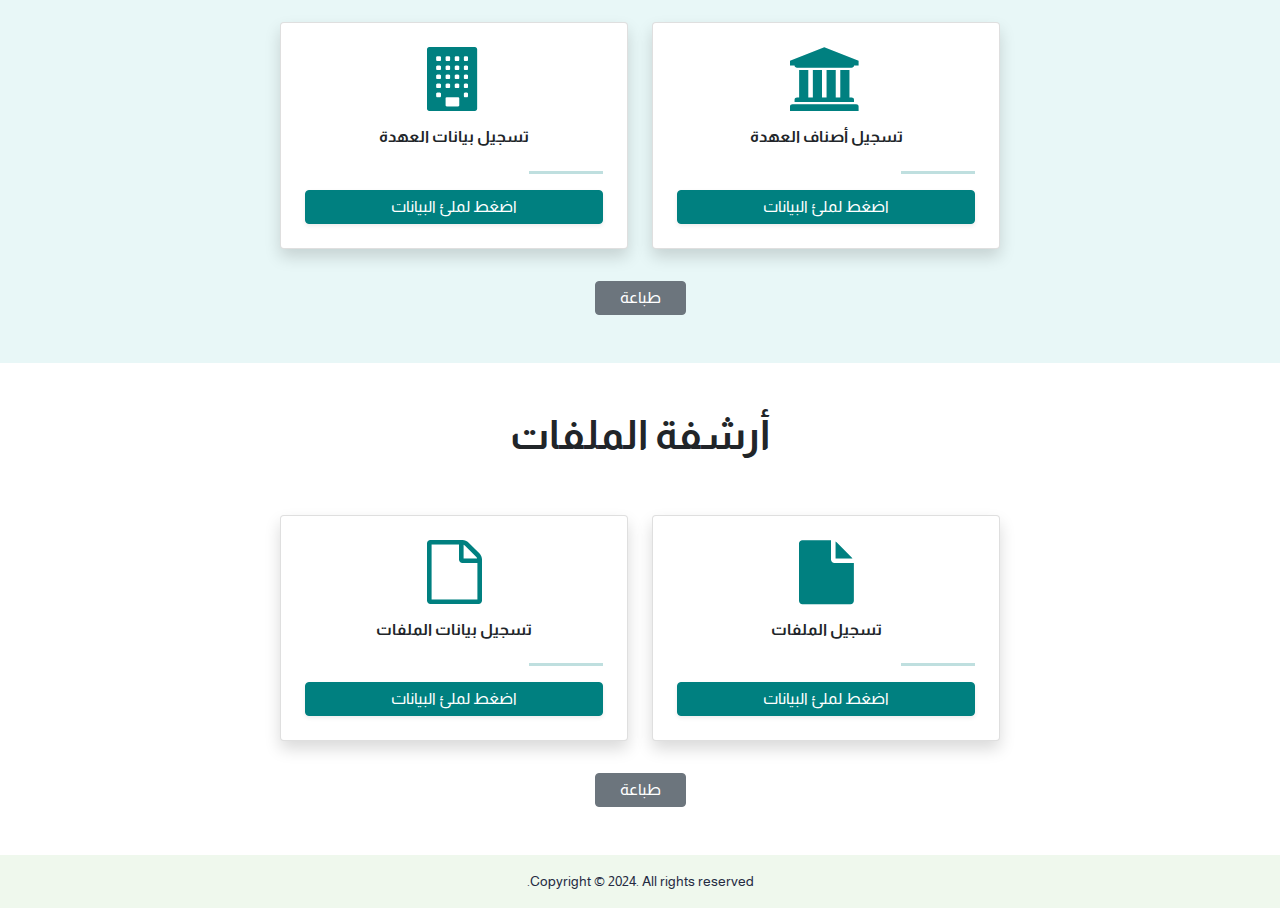
==== commit 268a38f0: "main page: edits" ====
--- a/index.html
+++ b/index.html
@@ -180,43 +180,47 @@
     </section>
 
     <!-- العهدة المدرسية -->
-    <section class="container py-5">
-      <div class="d-flex justify-content-center align-items-center mb-4">
-        <h4 class="display-6 fw-bold">العهدة المدرسية</h4>
-      </div>
-
-      <div class="row g-4 my-3 mx-auto justify-content-center">
-        <div class="col-lg-4 col-md-6 col-12">
-          <div class="card shadow p-4 card-button text-center">
-            <i
-              class="fa fa-university fa-4x text-success mb-2"
-              aria-hidden="true"
-            ></i>
-            <h6 class="fs-6 m-2 mx-0 fs-5 fw-bold">تسجيل أصناف العهدة</h6>
-            <hr class="w-25 text-success" style="height: 3px;" />
-            <button class="btn btn-success rounded py-1 px-2 shadow-sm">
-              اضغط لملئ البيانات
-            </button>
-          </div>
-        </div>
-
-        <div class="col-lg-4 col-md-6 col-12">
-          <div class="card shadow p-4 card-button text-center">
-            <i
-              class="fa fa-building fa-4x text-success mb-2"
-              aria-hidden="true"
-            ></i>
-            <h6 class="fs-6 m-2 mx-0 fs-5 fw-bold">تسجيل بيانات العهدة</h6>
-            <hr class="w-25 text-success" style="height: 3px;" />
-            <button class="btn btn-success rounded py-1 px-2 shadow-sm">
-              اضغط لملئ البيانات
-            </button>
-          </div>
-        </div>
-      </div>
-
-      <div class="text-center">
-        <button class="btn btn-secondary rounded py-1 px-4 mt-3">طباعة</button>
+    <section class="py-5" style="background-color: #e8f7f7;">
+      <div class="container">
+        <div class="d-flex justify-content-center align-items-center mb-4">
+          <h4 class="display-6 fw-bold">العهدة المدرسية</h4>
+        </div>
+
+        <div class="row g-4 my-3 mx-auto justify-content-center">
+          <div class="col-lg-4 col-md-6 col-12">
+            <div class="card shadow p-4 card-button text-center">
+              <i
+                class="fa fa-university fa-4x text-success mb-2"
+                aria-hidden="true"
+              ></i>
+              <h6 class="fs-6 m-2 mx-0 fs-5 fw-bold">تسجيل أصناف العهدة</h6>
+              <hr class="w-25 text-success" style="height: 3px;" />
+              <button class="btn btn-success rounded py-1 px-2 shadow-sm">
+                اضغط لملئ البيانات
+              </button>
+            </div>
+          </div>
+
+          <div class="col-lg-4 col-md-6 col-12">
+            <div class="card shadow p-4 card-button text-center">
+              <i
+                class="fa fa-building fa-4x text-success mb-2"
+                aria-hidden="true"
+              ></i>
+              <h6 class="fs-6 m-2 mx-0 fs-5 fw-bold">تسجيل بيانات العهدة</h6>
+              <hr class="w-25 text-success" style="height: 3px;" />
+              <button class="btn btn-success rounded py-1 px-2 shadow-sm">
+                اضغط لملئ البيانات
+              </button>
+            </div>
+          </div>
+        </div>
+
+        <div class="text-center">
+          <button class="btn btn-secondary rounded py-1 px-4 mt-3">
+            طباعة
+          </button>
+        </div>
       </div>
     </section>
 
--- a/css/index.css
+++ b/css/index.css
@@ -40,13 +40,13 @@
 }
 
 .card-button:hover {
-  background-color: #96bb7c;
+  background-color: #008080;
   color: #fff;
 }
 
 .card-button:hover button {
   background-color: #fff;
-  color: #96bb7c;
+  color: #008080;
 }
 
 .card-button:hover i {
